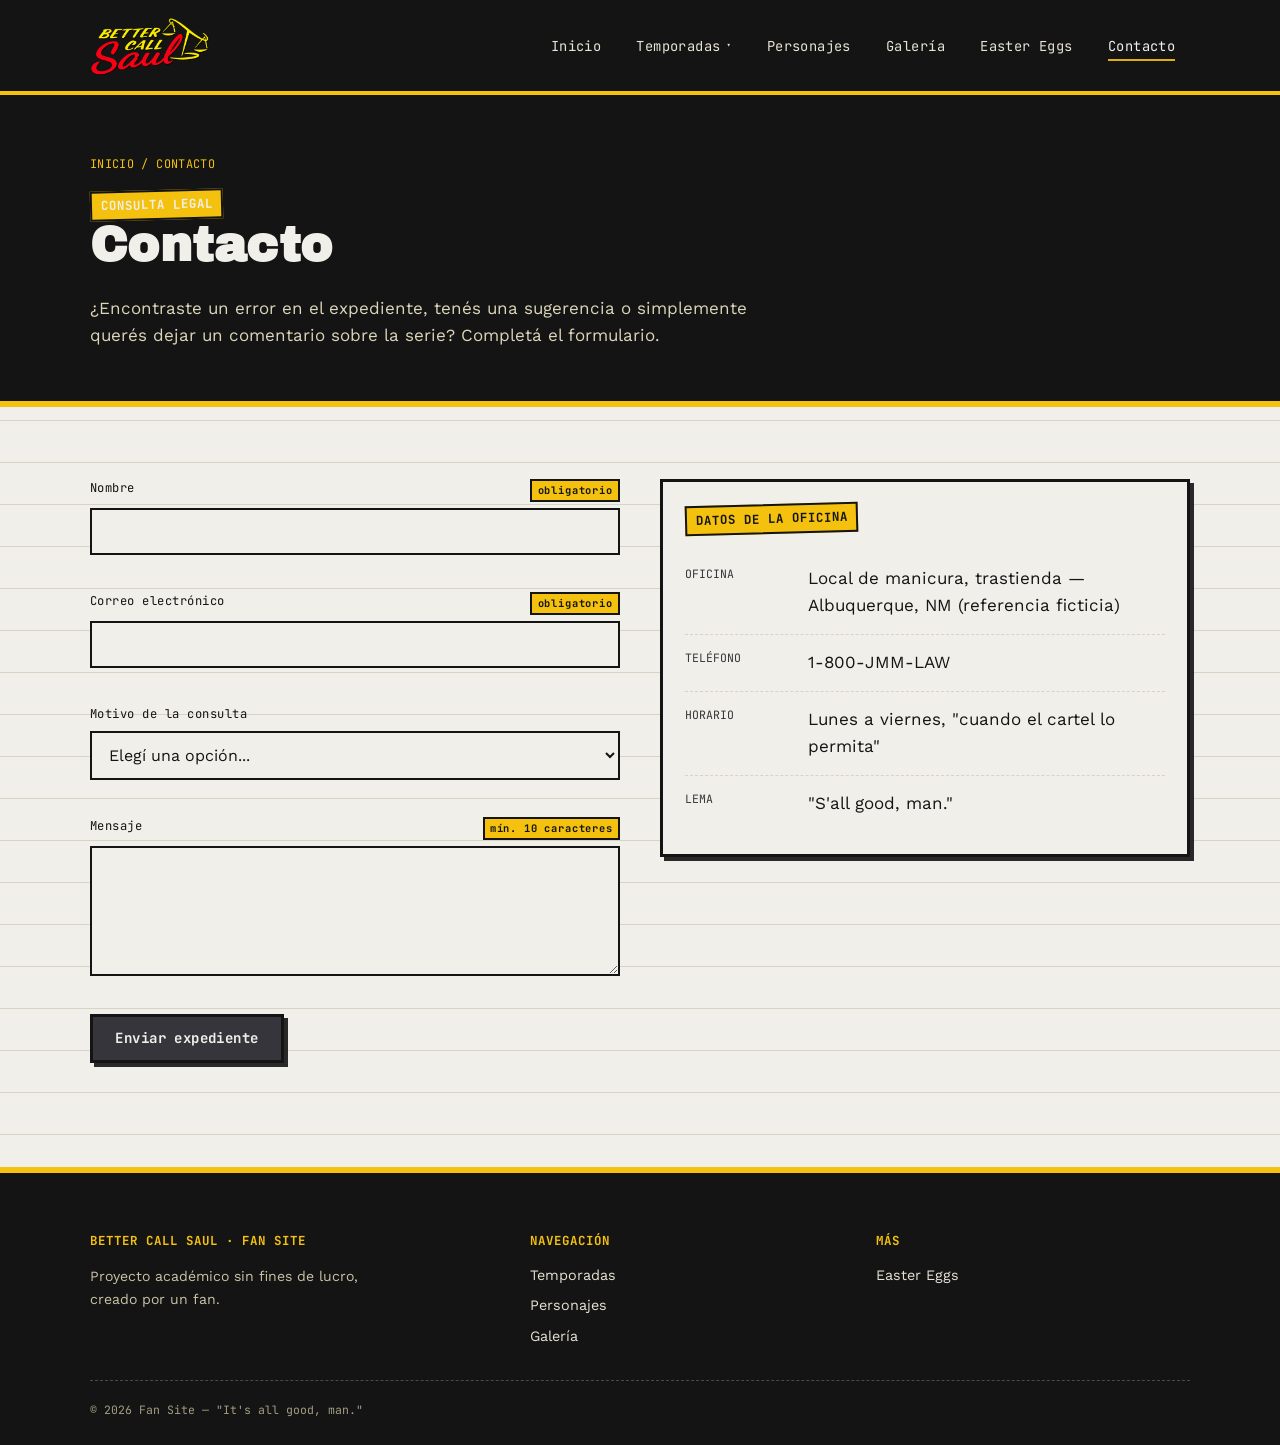
==== contacto.html @ 326e3563 "webpage created" ====
<!DOCTYPE html>
<html lang="es-AR">

<head>
  <meta charset="UTF-8">
  <meta name="viewport" content="width=device-width, initial-scale=1.0">
  <title>Contacto — Better Call Saul Fan Site</title>
  <meta name="description" content="Formulario de contacto del sitio de fans de Better Call Saul.">
  <link rel="canonical" href="https://tu-usuario.github.io/better-call-saul-site/contacto.html">
  <meta property="og:type" content="website">
  <meta property="og:site_name" content="Better Call Saul — Sitio de Fans">
  <meta property="og:locale" content="es_AR">
  <meta property="og:title" content="Contacto — Better Call Saul Fan Site">
  <meta property="og:description" content="Formulario de contacto del sitio de fans de Better Call Saul.">
  <meta property="og:image" content="https://tu-usuario.github.io/better-call-saul-site/imagenes/hero-fondo.jpg">
  <meta property="og:url" content="https://tu-usuario.github.io/better-call-saul-site/contacto.html">
  <meta name="twitter:card" content="summary_large_image">
  <meta name="twitter:title" content="Contacto — Better Call Saul Fan Site">
  <meta name="twitter:description" content="Formulario de contacto del sitio de fans de Better Call Saul.">
  <meta name="twitter:image" content="https://tu-usuario.github.io/better-call-saul-site/imagenes/hero-fondo.jpg">
  <link rel="icon"
    href="data:image/svg+xml,<svg xmlns=%22http://www.w3.org/2000/svg%22 viewBox=%220 0 100 100%22><rect width=%22100%22 height=%22100%22 fill=%22%23141414%22/><text x=%2250%22 y=%2268%22 font-size=%2260%22 text-anchor=%22middle%22 fill=%22%23f4c10f%22 font-family=%22Georgia%22>S</text></svg>">
  <script type="application/ld+json">
{
  "@context": "https://schema.org",
  "@type": "BreadcrumbList",
  "itemListElement": [
    { "@type": "ListItem", "position": 1, "name": "Inicio", "item": "https://tu-usuario.github.io/better-call-saul-site/" },
    { "@type": "ListItem", "position": 2, "name": "Contacto", "item": "https://tu-usuario.github.io/better-call-saul-site/contacto.html" }
  ]
}
</script>
  <link rel="stylesheet" href="css/estilos.css">
</head>

<body>
  <a href="#contenido" class="saltar-enlace">Saltar al contenido</a>

  <header class="encabezado">
    <nav class="nav" aria-label="Navegación principal">
      <a href="index.html" class="marca" aria-label="Better Call Saul — Ir al inicio">
        <img src="imagenes/logo-bcs.png" alt="Better Call Saul" width="320" height="172">
      </a>
      <button class="nav-toggle" aria-label="Abrir menú" aria-expanded="false">
        <span></span>
      </button>
      <ul class="nav-lista">
        <li><a href="index.html" class="nav-link">Inicio</a></li>
        <li class="tiene-submenu">
          <a href="temporadas.html" class="nav-link">Temporadas <span class="caret">▾</span></a>
          <ul class="submenu">
            <li><a href="temporadas.html#temporada-1">Temporada 1 <span class="n">01</span></a></li>
            <li><a href="temporadas.html#temporada-2">Temporada 2 <span class="n">02</span></a></li>
            <li><a href="temporadas.html#temporada-3">Temporada 3 <span class="n">03</span></a></li>
            <li><a href="temporadas.html#temporada-4">Temporada 4 <span class="n">04</span></a></li>
            <li><a href="temporadas.html#temporada-5">Temporada 5 <span class="n">05</span></a></li>
            <li><a href="temporadas.html#temporada-6">Temporada 6 <span class="n">06</span></a></li>
          </ul>
        </li>
        <li><a href="personajes.html" class="nav-link">Personajes</a></li>
        <li><a href="galeria.html" class="nav-link">Galería</a></li>
        <li><a href="easter-eggs.html" class="nav-link">Easter Eggs</a></li>
        <li><a href="contacto.html" class="nav-link">Contacto</a></li>
      </ul>
    </nav>
  </header>

  <main id="contenido">
    <section class="cabecera-pagina">
      <div class="envoltura">
        <p class="migas">INICIO / CONTACTO</p>
        <span class="etiqueta">CONSULTA LEGAL</span>
        <h1>Contacto</h1>
        <p style="color:#dcd6ba; max-width:60ch;">
          ¿Encontraste un error en el expediente, tenés una sugerencia o simplemente
          querés dejar un comentario sobre la serie? Completá el formulario.
        </p>
      </div>
    </section>

    <section class="seccion">
      <div class="envoltura contacto-grid">

        <form class="formulario revelar" novalidate>
          <div class="campo">
            <label for="nombre">Nombre <span class="etiqueta"
                style="transform:none; padding:.1em .5em; font-size:.65rem;">obligatorio</span></label>
            <input type="text" id="nombre" name="nombre" autocomplete="name" required minlength="2">
            <span class="error" data-para="nombre"></span>
          </div>

          <div class="campo">
            <label for="email">Correo electrónico <span class="etiqueta"
                style="transform:none; padding:.1em .5em; font-size:.65rem;">obligatorio</span></label>
            <input type="email" id="email" name="email" autocomplete="email" required>
            <span class="error" data-para="email"></span>
          </div>

          <div class="campo">
            <label for="asunto">Motivo de la consulta</label>
            <select id="asunto" name="asunto" required>
              <option value="" selected disabled>Elegí una opción...</option>
              <option value="error">Reportar un error en el sitio</option>
              <option value="sugerencia">Sugerencia de contenido</option>
              <option value="trivia">Duda sobre algún dato de la serie</option>
              <option value="otro">Otro</option>
            </select>
            <span class="error" data-para="asunto"></span>
          </div>

          <div class="campo">
            <label for="mensaje">Mensaje <span class="etiqueta"
                style="transform:none; padding:.1em .5em; font-size:.65rem;">mín. 10 caracteres</span></label>
            <textarea id="mensaje" name="mensaje" required minlength="10"></textarea>
            <span class="error" data-para="mensaje"></span>
          </div>

          <button type="submit" class="boton petroleo">Enviar expediente</button>
          <div class="aviso-envio" role="status" aria-live="polite"></div>
        </form>

        <aside class="datos-contacto revelar">
          <div class="tarjeta">
            <span class="etiqueta">DATOS DE LA OFICINA</span>
            <div class="datos-contacto" style="margin-top:1rem;">
              <div class="fila"><span class="rotulo">OFICINA</span><span>Local de manicura, trastienda — Albuquerque, NM
                  (referencia ficticia)</span></div>
              <div class="fila"><span class="rotulo">TELÉFONO</span><span>1-800-JMM-LAW</div>
              <div class="fila"><span class="rotulo">HORARIO</span><span>Lunes a viernes, "cuando el cartel lo
                  permita"</span></div>
              <div class="fila"><span class="rotulo">LEMA</span><span>"S'all good, man."</span></div>
            </div>
          </div>
        </aside>

      </div>
    </section>
  </main>

  <footer class="pie-pagina">
    <div class="envoltura">
      <div class="pie-grid">
        <div>
          <h4>BETTER CALL SAUL · FAN SITE</h4>
          <p style="max-width:34ch; font-size:.88rem; color:#c9c3a6;">Proyecto académico sin fines de lucro, creado por
            un fan.</p>
        </div>
        <div>
          <h4>NAVEGACIÓN</h4>
          <ul>
            <li><a href="temporadas.html">Temporadas</a></li>
            <li><a href="personajes.html">Personajes</a></li>
            <li><a href="galeria.html">Galería</a></li>
          </ul>
        </div>
        <div>
          <h4>MÁS</h4>
          <ul>
            <li><a href="easter-eggs.html">Easter Eggs</a></li>
          </ul>
        </div>
      </div>
      <div class="pie-inferior">
        <span>© <span data-anio></span> Fan Site — "It's all good, man."</span>
      </div>
    </div>
  </footer>

  <script src="js/base.js"></script>
</body>

</html>
---- css/estilos.css ----
/* =============================================================
   BETTER CALL SAUL — sitio de fans
   Sistema de diseño: "Expediente del bufete"
   Paleta (inspirada en el póster oficial: amarillo, rojo, gris oscuro):
     --tinta      #141414  (negro casi puro, "tinta de máquina de escribir")
     --papel      #f1efe9  (fondo claro neutro, tipo hoja de expediente)
     --mostaza    #f4c10f  (amarillo cartel / logo de la serie)
     --petroleo   #35353b  (gris oscuro / carbón — reemplaza al verde-azulado)
     --rojo-sello #e2231a  (rojo vivo del logo, sello "URGENTE")
     --gris-linea #d8d3c4  (líneas y bordes suaves sobre el papel)
   Tipografía:
     Titulares -> "Archivo Black" (condensada, contundente, letrero de tribunal)
     Cuerpo    -> "Work Sans" (limpia, legible)
     Etiquetas -> "JetBrains Mono" (ficha de expediente / máquina de escribir)
   ============================================================= */

@import url('https://fonts.googleapis.com/css2?family=Archivo+Black&family=Work+Sans:ital,wght@0,400;0,500;0,600;0,700;1,400&family=JetBrains+Mono:wght@400;600;700&display=swap');

:root {
  --tinta: #141414;
  --papel: #f1efe9;
  --papel-alt: #e6e2d4;
  --mostaza: #f4c10f;
  --mostaza-oscuro: #caa10784;
  --petroleo: #35353b;
  --rojo-sello: #e2231a;
  --gris-linea: #d8d3c4;
  --sombra-dura: 6px 6px 0 rgba(20, 20, 20, 0.9);
  --sombra-dura-sm: 4px 4px 0 rgba(20, 20, 20, 0.9);
  --radio: 2px;
  --max-ancho: 1180px;
  --font-titular: 'Archivo Black', 'Poppins', sans-serif;
  --font-cuerpo: 'Work Sans', sans-serif;
  --font-mono: 'JetBrains Mono', monospace;
}

/* -------------------- Reset básico -------------------- */
*,
*::before,
*::after {
  box-sizing: border-box;
}

html {
  scroll-behavior: smooth;
}

body {
  margin: 0;
  background-color: var(--papel);
  color: var(--tinta);
  font-family: var(--font-cuerpo);
  font-size: 17px;
  line-height: 1.6;
  background-image:
    linear-gradient(var(--gris-linea) 1px, transparent 1px);
  background-size: 100% 42px;
}

img {
  max-width: 100%;
  height: auto;
  display: block;
}

a {
  color: inherit;
  text-decoration: none;
}

ul {
  list-style: none;
  margin: 0;
  padding: 0;
}

h1,
h2,
h3 {
  font-family: var(--font-titular);
  line-height: 1.05;
  margin: 0 0 .5em;
  letter-spacing: .01em;
}

p {
  max-width: 68ch;
}

button {
  font-family: inherit;
  cursor: pointer;
}

/* -------------------- Accesibilidad: saltar al contenido -------------------- */
.saltar-enlace {
  position: absolute;
  left: -999px;
  top: auto;
  width: 1px;
  height: 1px;
  overflow: hidden;
  z-index: 999;
}

.saltar-enlace:focus {
  position: fixed;
  left: 1rem;
  top: 1rem;
  width: auto;
  height: auto;
  background: var(--mostaza);
  color: var(--tinta);
  padding: .7rem 1.1rem;
  font-family: var(--font-mono);
  font-weight: 700;
  border: 3px solid var(--tinta);
  box-shadow: var(--sombra-dura-sm);
}

.envoltura {
  max-width: var(--max-ancho);
  margin: 0 auto;
  padding: 0 clamp(1.1rem, 4vw, 2.5rem);
}

/* Respeta reduced motion */
@media (prefers-reduced-motion: reduce) {

  *,
  *::before,
  *::after {
    animation-duration: .001ms !important;
    animation-iteration-count: 1 !important;
    transition-duration: .001ms !important;
    scroll-behavior: auto !important;
  }
}

/* -------------------- Foco visible -------------------- */
a:focus-visible,
button:focus-visible,
input:focus-visible,
textarea:focus-visible,
select:focus-visible {
  outline: 3px solid var(--petroleo);
  outline-offset: 3px;
}

/* -------------------- Etiqueta / sello reutilizable -------------------- */
.etiqueta {
  display: inline-block;
  font-family: var(--font-mono);
  font-weight: 700;
  font-size: .78rem;
  letter-spacing: .08em;
  padding: .25em .7em;
  border: 2px solid var(--tinta);
  background: var(--mostaza);
  transform: rotate(-1.5deg);
}

.sello {
  position: relative;
  display: inline-block;
  font-family: var(--font-mono);
  font-weight: 700;
  color: var(--rojo-sello);
  border: 3px solid var(--rojo-sello);
  padding: .15em .6em;
  border-radius: 999px;
  transform: rotate(-6deg);
  letter-spacing: .06em;
  font-size: .8rem;
  opacity: .9;
}

/* =============================================================
   BARRA DE NAVEGACIÓN — pestañas de carpeta
   ============================================================= */
.encabezado {
  position: sticky;
  top: 0;
  z-index: 200;
  background: var(--tinta);
  border-bottom: 4px solid var(--mostaza);
  transition: background-color .3s ease, border-color .3s ease;
}

/* Home: el menú flota sobre el hero, transparente y sin franja amarilla,
   hasta que se hace scroll (JS agrega .scrolleado y vuelve al estilo normal). */
.encabezado--hero {
  position: fixed;
  top: 0;
  left: 0;
  right: 0;
  background-color: transparent;
  border-bottom-color: transparent;
}

.encabezado--hero::before {
  /* degradado sutil para que se lean los links */
  content: '';
  position: absolute;
  inset: 0 0 -24px 0;
  background: linear-gradient(180deg, rgba(20, 20, 20, .65), rgba(20, 20, 20, 0));
  transition: opacity .3s ease;
  pointer-events: none;
}

.encabezado--hero.scrolleado {
  background-color: var(--tinta);
  border-bottom-color: var(--mostaza);
}

.encabezado--hero.scrolleado::before {
  opacity: 0;
}

.encabezado--hero:has(.nav-lista.abierta) {
  /* menú móvil abierto: fondo sólido */
  background-color: var(--tinta);
}

.nav {
  display: flex;
  align-items: center;
  justify-content: space-between;
  padding: .85rem clamp(1.1rem, 4vw, 2.5rem);
  max-width: var(--max-ancho);
  margin: 0 auto;
  position: relative;
}

.marca {
  display: flex;
  align-items: center;
  flex-shrink: 0;
  user-select: none;
}

.marca img {
  height: clamp(46px, 6.5vw, 64px);
  /* el logo se adapta al alto del menú */
  width: auto;
}

.nav-toggle {
  display: none;
  background: none;
  border: 2px solid var(--mostaza);
  color: var(--mostaza);
  width: 44px;
  height: 40px;
  padding: 0;
  position: relative;
}

.nav-toggle span,
.nav-toggle span::before,
.nav-toggle span::after {
  content: '';
  position: absolute;
  left: 10px;
  right: 10px;
  height: 2px;
  background: var(--mostaza);
  transition: transform .25s ease, opacity .25s ease, top .25s ease;
}

.nav-toggle span {
  top: 19px;
}

.nav-toggle span::before {
  top: -8px;
}

.nav-toggle span::after {
  top: 8px;
}

.nav-toggle[aria-expanded="true"] span {
  background: transparent;
}

.nav-toggle[aria-expanded="true"] span::before {
  top: 0;
  transform: rotate(45deg);
}

.nav-toggle[aria-expanded="true"] span::after {
  top: 0;
  transform: rotate(-45deg);
}

.nav-lista {
  display: flex;
  align-items: center;
  gap: .35rem;
  font-family: var(--font-mono);
  font-size: .86rem;
  letter-spacing: .03em;
}

.nav-lista>li {
  position: relative;
}

.nav-link {
  display: inline-flex;
  align-items: center;
  gap: .35rem;
  padding: .55rem .8rem;
  color: var(--papel-alt);
  border: 2px solid transparent;
  transition: background .2s ease, color .2s ease, border-color .2s ease;
}

.nav-link:hover,
.nav-link:focus-visible {
  color: var(--tinta);
  background: var(--mostaza);
  border-color: var(--tinta);
}

.nav-lista>li.activa>.nav-link {
  color: var(--papel);
}

/* Sección actual: línea sutil debajo del texto (sin fondo ni contorno) */
.nav-lista>li>.nav-link {
  position: relative;
}

.nav-lista>li>.nav-link::after {
  content: '';
  position: absolute;
  left: .8rem;
  right: .8rem;
  bottom: .3rem;
  height: 2px;
  background: var(--mostaza);
  opacity: .9;
  transform: scaleX(0);
  transition: transform .25s ease;
}

.nav-lista>li.activa>.nav-link::after {
  transform: scaleX(1);
}

.caret {
  font-size: .65em;
  transition: transform .2s ease;
}

/* --- submenú desplegable (Temporadas) --- */
.tiene-submenu>.submenu {
  position: absolute;
  top: calc(100% + 10px);
  left: 0;
  min-width: 240px;
  background: var(--papel);
  border: 3px solid var(--tinta);
  box-shadow: var(--sombra-dura);
  padding: .4rem;
  opacity: 0;
  visibility: hidden;
  transform: translateY(-8px);
  /* al salir, espera un instante antes de ocultarse (tolera movimientos en diagonal) */
  transition: opacity .2s ease .15s, transform .2s ease .15s, visibility .2s .15s;
  z-index: 50;
}

/* puente invisible que cubre el espacio entre el link y el menú para que no se cierre al bajar el mouse */
.tiene-submenu>.submenu::before {
  content: '';
  position: absolute;
  left: -3px;
  right: -3px;
  top: -16px;
  height: 16px;
}

.tiene-submenu:hover>.submenu,
.tiene-submenu:focus-within>.submenu,
.tiene-submenu.abierto>.submenu {
  opacity: 1;
  visibility: visible;
  transform: translateY(0);
  transition-delay: 0s;
}

.tiene-submenu:hover>.nav-link .caret,
.tiene-submenu:focus-within>.nav-link .caret,
.tiene-submenu.abierto>.nav-link .caret {
  transform: rotate(180deg);
}

.submenu li+li {
  border-top: 1px dashed var(--gris-linea);
}

.submenu a {
  display: flex;
  justify-content: space-between;
  gap: .5rem;
  padding: .55rem .6rem;
  color: var(--tinta);
  font-size: .82rem;
}

.submenu a:hover,
.submenu a:focus-visible {
  background: var(--mostaza);
}

.submenu .n {
  font-family: var(--font-mono);
  opacity: .55;
}

.submenu li.activa>a {
  font-weight: 700;
  box-shadow: inset 3px 0 0 var(--mostaza);
}

/* =============================================================
   BOTONES
   ============================================================= */
.boton {
  display: inline-flex;
  align-items: center;
  gap: .5rem;
  font-family: var(--font-mono);
  font-weight: 700;
  font-size: .88rem;
  letter-spacing: .03em;
  padding: .8rem 1.4rem;
  border: 3px solid var(--tinta);
  background: var(--mostaza);
  color: var(--tinta);
  box-shadow: var(--sombra-dura-sm);
  transition: transform .15s ease, box-shadow .15s ease, background .15s ease;
}

.boton:hover,
.boton:focus-visible {
  transform: translate(2px, 2px);
  box-shadow: 2px 2px 0 rgba(20, 20, 20, .9);
}

.boton:active {
  transform: translate(4px, 4px);
  box-shadow: none;
}

.boton.fantasma {
  background: transparent;
  color: var(--papel);
  border-color: var(--papel);
  box-shadow: none;
}

.boton.fantasma:hover {
  background: var(--papel);
  color: var(--tinta);
}

.boton.petroleo {
  background: var(--petroleo);
  color: var(--papel);
}

/* =============================================================
   HERO (portada)
   ============================================================= */
.hero {
  /* La imagen de fondo debe ser 16:9 (ideal 1920×1080). El alto mínimo del hero
     sigue esa proporción (56.25vw = 16:9), así `cover` casi no recorta y se ve la
     imagen completa. En monitores muy grandes se limita para que entre en pantalla,
     y si el texto necesita más alto, el hero crece solo (nunca corta contenido).
     El menú flota sobre el hero, por eso ocupa toda la altura desde el borde superior. */
  background: var(--tinta) url('../imagenes/hero-fondo.jpg') center / cover no-repeat;
  min-height: min(56.25vw, max(100svh, 700px));
  padding-top: 5.5rem;
  /* espacio para el menú que flota encima */
  display: flex;
  align-items: center;
  color: var(--papel);
  position: relative;
  overflow: hidden;
}

.hero::before {
  /* Velo suave: oscurece solo el lado izquierdo (donde va el texto) y deja
     el resto de la imagen bien visible. */
  content: '';
  position: absolute;
  inset: 0;
  background-image: linear-gradient(90deg, rgba(20, 20, 20, .88) 0%, rgba(20, 20, 20, .7) 35%, rgba(20, 20, 20, .18) 68%, rgba(20, 20, 20, 0) 100%),
    linear-gradient(180deg, rgba(20, 20, 20, .35) 0%, rgba(20, 20, 20, 0) 28%, rgba(20, 20, 20, 0) 78%, rgba(20, 20, 20, .45) 100%);
  pointer-events: none;
}

.hero h1 .titulo-serie {
  color: var(--papel);
}

.hero-contenido {
  position: relative;
  padding: clamp(1.5rem, 3vw, 2.5rem) clamp(1.1rem, 4vw, 2.5rem);
  display: grid;
  gap: 1.1rem;
  max-width: 700px;
  /* alineado a la izquierda, con el mismo borde que el menú */
  margin: 0 auto 0 max(0px, calc((100% - var(--max-ancho)) / 2));
}

.hero .etiqueta {
  align-self: start;
}

.hero h1 {
  font-size: clamp(2.4rem, 7vw, 4.8rem);
  color: var(--papel);
}

.hero-eslogan {
  font-family: var(--font-titular);
  font-size: clamp(1.3rem, 3.2vw, 1.9rem);
  margin: 0;
  display: grid;
  gap: .3rem;
}

.hero-eslogan .resaltado {
  color: var(--mostaza);
  display: block;
}

.letrero {
  display: inline-block;
  border: 3px solid var(--mostaza);
  padding: .1em .3em;
}

.letrero.parpadeo {
  animation: parpadeoNeon 3.4s infinite;
}

@keyframes parpadeoNeon {

  0%,
  3%,
  6%,
  100% {
    opacity: 1;
    text-shadow: 0 0 14px rgba(244, 193, 15, .9), 0 0 2px rgba(244, 193, 15, 1);
  }

  4% {
    opacity: .35;
    text-shadow: none;
  }

  7% {
    opacity: .75;
  }
}

.hero p.dek {
  color: var(--papel-alt);
  font-size: 1.08rem;
  max-width: 48ch;
}

.hero-cta {
  display: flex;
  gap: .9rem;
  flex-wrap: wrap;
  margin-top: .4rem;
}

.hero-linea-estado {
  font-family: var(--font-mono);
  font-size: .78rem;
  color: var(--mostaza);
  border-top: 1px dashed rgba(244, 193, 15, .5);
  padding-top: .8rem;
  margin-top: .6rem;
  letter-spacing: .04em;
}

/* =============================================================
   SECCIONES GENERALES
   ============================================================= */
.seccion {
  padding: clamp(2.6rem, 6vw, 4.5rem) 0;
}

.seccion+.seccion {
  border-top: 1px dashed var(--gris-linea);
}

.seccion-cabecera {
  max-width: 620px;
  margin-bottom: 2.2rem;
}

.seccion-cabecera h2 {
  font-size: clamp(1.7rem, 4vw, 2.5rem);
}

.seccion-cabecera p {
  color: #4a4531;
}

.seccion.oscura {
  background: var(--tinta);
  color: var(--papel);
}

.seccion.oscura .seccion-cabecera p {
  color: var(--papel-alt);
}

.seccion.petroleo-bg {
  background: var(--petroleo);
  color: var(--papel);
}

/* Tarjetas de "expediente" reutilizables */
.tarjeta {
  background: var(--papel);
  border: 3px solid var(--tinta);
  box-shadow: var(--sombra-dura-sm);
  padding: 1.4rem;
}

/* -------------------- Grid de vista previa de temporadas (home) -------------------- */
.grid-temporadas-mini {
  display: grid;
  grid-template-columns: repeat(auto-fill, minmax(150px, 1fr));
  gap: 1rem;
}

.mini-temporada {
  position: relative;
  margin: 0;
  /* <figure> trae 40px de margen por defecto */
  background: var(--tinta);
  aspect-ratio: 4/5;
  border: 3px solid var(--tinta);
  overflow: hidden;
  box-shadow: var(--sombra-dura-sm);
  transition: transform .2s ease;
}

.mini-temporada:hover,
.mini-temporada:focus-within {
  transform: translateY(-6px) rotate(-1deg);
}

.mini-temporada img {
  width: 100%;
  height: 100%;
  object-fit: cover;
  object-position: var(--foco, center);
}

.mini-temporada figcaption {
  position: absolute;
  left: 0;
  right: 0;
  bottom: 0;
  background: rgba(20, 20, 20, .82);
  color: var(--papel);
  font-family: var(--font-mono);
  font-size: .72rem;
  line-height: 1.4;
  padding: 0 .5rem;
  text-align: center;
  letter-spacing: .04em;
  /* Altura fija para 2 líneas: los títulos cortos y largos quedan con la
     misma barra, y el texto se centra verticalmente dentro de ella */
  height: 3.4em;
  display: flex;
  align-items: center;
  justify-content: center;
  text-wrap: balance;
}

/* -------------------- Barra de estadísticas -------------------- */
.estadisticas {
  display: grid;
  grid-template-columns: repeat(auto-fit, minmax(150px, 1fr));
  border: 3px solid var(--tinta);
}

.estadistica {
  padding: 1.3rem 1rem;
  text-align: center;
  border-left: 1px dashed var(--gris-linea);
  /* permite dimensionar el número según el ancho real de cada columna */
  container-type: inline-size;
}

.estadistica:first-child {
  border-left: none;
}

.estadistica .num {
  font-family: var(--font-titular);
  /* Tamaño máximo 2.6rem; si la columna es angosta, se achica lo justo para que
     "2015–2022" entre en una sola línea. Todos los números comparten tamaño. */
  font-size: min(2.6rem, calc(100cqi / 6.2));
  line-height: 1.2;
  white-space: nowrap;
  color: var(--petroleo);
  display: block;
}

.estadistica .desc {
  font-family: var(--font-mono);
  font-size: .74rem;
  letter-spacing: .04em;
}

/* =============================================================
   TEMPORADAS.HTML
   ============================================================= */
.temporada-bloque {
  /* cada temporada es una caja clickeable que lleva a su página */
  scroll-margin-top: 5.2rem;
  display: grid;
  grid-template-columns: 240px 1fr;
  gap: 2rem;
  padding: 1.6rem;
  margin-bottom: 1.8rem;
  align-items: start;
  background: var(--papel);
  border: 3px solid var(--tinta);
  box-shadow: var(--sombra-dura-sm);
  color: inherit;
  transition: transform .2s ease, box-shadow .2s ease;
}

.temporada-bloque:hover,
.temporada-bloque:focus-visible {
  transform: translateY(-4px);
  box-shadow: 8px 8px 0 rgba(20, 20, 20, 0.9);
}

.temporada-bloque:focus-visible {
  outline: 3px solid var(--mostaza);
  outline-offset: 3px;
}

.temporada-info p {
  margin-bottom: 1rem;
}

.ver-mas {
  display: inline-block;
  font-family: var(--font-mono);
  font-weight: 700;
  font-size: .8rem;
  letter-spacing: .05em;
  padding: .45rem .9rem;
  background: var(--tinta);
  color: var(--mostaza);
  transition: background .2s ease, color .2s ease;
}

.ver-mas span {
  display: inline-block;
  transition: transform .2s ease;
}

.temporada-bloque:hover .ver-mas,
.temporada-bloque:focus-visible .ver-mas {
  background: var(--mostaza);
  color: var(--tinta);
}

.temporada-bloque:hover .ver-mas span,
.temporada-bloque:focus-visible .ver-mas span {
  transform: translateX(4px);
}

.temporada-bloque .marco-poster {
  width: 100%;
  aspect-ratio: 4/5;
  /* cualquier foto se recorta a 4:5 sin deformarse */
  object-fit: cover;
  object-position: var(--foco, center);
  background: var(--tinta);
  border: 4px solid var(--tinta);
  box-shadow: var(--sombra-dura);
  transform: rotate(-1.4deg);
  transition: transform .25s ease;
}

.temporada-bloque:nth-child(even) .marco-poster {
  transform: rotate(1.4deg);
}

.temporada-bloque:hover .marco-poster,
.temporada-bloque:focus-visible .marco-poster {
  transform: rotate(0deg) scale(1.02);
}

.temporada-info .etiqueta {
  margin-bottom: .8rem;
}

.temporada-info h2 {
  font-size: clamp(1.5rem, 3.4vw, 2.1rem);
}

.temporada-info .meta {
  font-family: var(--font-mono);
  font-size: .8rem;
  color: var(--petroleo);
  margin-bottom: .8rem;
  display: flex;
  gap: 1.1rem;
  flex-wrap: wrap;
}

/* =============================================================
   TEMPORADA-N.HTML — resumen individual de cada temporada
   ============================================================= */
.migas a:hover,
.migas a:focus-visible {
  text-decoration: underline;
}

.datos-temporada {
  display: flex;
  flex-wrap: wrap;
  gap: .4rem 1.3rem;
  margin: 1rem 0 0;
  font-family: var(--font-mono);
  font-size: .8rem;
  letter-spacing: .05em;
  color: var(--papel-alt);
}

.temporada-detalle {
  display: grid;
  grid-template-columns: minmax(240px, 380px) 1fr;
  gap: clamp(1.8rem, 5vw, 3.6rem);
  align-items: start;
}

.poster-grande {
  margin: 0;
  position: sticky;
  top: 6.5rem;
}

.poster-grande img {
  width: 100%;
  aspect-ratio: 4/5;
  /* cualquier foto se recorta a 4:5 sin deformarse */
  object-fit: cover;
  object-position: var(--foco, center);
  background: var(--tinta);
  border: 4px solid var(--tinta);
  box-shadow: var(--sombra-dura);
  transform: rotate(-1.2deg);
}

.poster-grande figcaption {
  margin-top: 1.1rem;
  font-family: var(--font-mono);
  font-size: .78rem;
  letter-spacing: .05em;
  color: var(--petroleo);
  text-align: center;
}

.temporada-texto h2 {
  font-size: clamp(1.6rem, 3.6vw, 2.2rem);
}

.temporada-texto h3 {
  font-size: 1.15rem;
  margin: 2rem 0 .8rem;
  padding-top: 1rem;
  border-top: 1px dashed var(--gris-linea);
}

.temporada-texto p {
  max-width: 62ch;
}

.temporada-texto .entradilla {
  font-size: 1.12rem;
}

.claves {
  display: grid;
  gap: .7rem;
  max-width: 62ch;
}

.claves li {
  position: relative;
  padding-left: 1.5rem;
}

.claves li::before {
  content: '';
  position: absolute;
  left: 0;
  top: .55em;
  width: .7rem;
  height: .7rem;
  background: var(--mostaza);
  border: 2px solid var(--tinta);
}

.chips-personajes {
  display: flex;
  flex-wrap: wrap;
  gap: .6rem;
}

.chips-personajes a {
  display: inline-block;
  font-family: var(--font-mono);
  font-size: .8rem;
  font-weight: 700;
  padding: .4rem .8rem;
  border: 2px solid var(--tinta);
  background: var(--papel);
  transition: background .2s ease;
}

.chips-personajes a:hover,
.chips-personajes a:focus-visible {
  background: var(--mostaza);
}

.nav-temporadas {
  display: grid;
  grid-template-columns: repeat(3, 1fr);
  gap: 1.2rem;
  margin-top: clamp(2.6rem, 6vw, 4rem);
}

.caja-enlace {
  display: flex;
  flex-direction: column;
  gap: .3rem;
  padding: 1rem 1.2rem;
  border: 3px solid var(--tinta);
  background: var(--papel);
  box-shadow: var(--sombra-dura-sm);
  transition: transform .2s ease, background .2s ease;
}

.caja-enlace:hover,
.caja-enlace:focus-visible {
  transform: translateY(-3px);
  background: var(--mostaza);
}

.caja-enlace .dir {
  font-family: var(--font-mono);
  font-size: .72rem;
  letter-spacing: .06em;
  color: var(--petroleo);
}

.caja-enlace strong {
  font-family: var(--font-titular);
  font-weight: 400;
  font-size: 1.05rem;
  line-height: 1.15;
}

.caja-enlace.der,
.caja-enlace.centro {
  text-align: right;
}

.caja-enlace.centro {
  text-align: center;
}

/* =============================================================
   PERSONAJES.HTML — fichas tipo expediente / mugshot
   ============================================================= */
.grid-personajes {
  display: grid;
  grid-template-columns: repeat(auto-fill, minmax(230px, 1fr));
  gap: 1.6rem;
}

.ficha {
  perspective: 1200px;
  height: 340px;
}

.ficha-interior {
  position: relative;
  width: 100%;
  height: 100%;
  transition: transform .6s cubic-bezier(.2, .8, .2, 1);
  transform-style: preserve-3d;
}

.ficha:hover .ficha-interior,
.ficha:focus-within .ficha-interior {
  transform: rotateY(180deg);
}

.ficha-cara {
  position: absolute;
  inset: 0;
  backface-visibility: hidden;
  border: 3px solid var(--tinta);
  background: var(--papel);
  box-shadow: var(--sombra-dura-sm);
  padding: 1.1rem;
  display: flex;
  flex-direction: column;
}

.ficha-avatar {
  width: 84px;
  height: 84px;
  border-radius: 50%;
  display: flex;
  align-items: center;
  justify-content: center;
  font-family: var(--font-titular);
  font-size: 1.6rem;
  color: var(--papel);
  border: 3px solid var(--tinta);
  margin-bottom: .8rem;
}

.ficha-foto {
  width: 96px;
  height: 120px;
  flex-shrink: 0;
  object-fit: cover;
  object-position: var(--foco, center 20%);
  /* prioriza el rostro */
  background: var(--tinta);
  border: 3px solid var(--tinta);
  margin-bottom: .8rem;
}

.ficha-cara .franja {
  margin-top: auto;
  font-family: var(--font-mono);
  font-size: .68rem;
  color: var(--rojo-sello);
  border-top: 1px dashed var(--gris-linea);
  padding-top: .5rem;
}

.ficha-trasera {
  position: absolute;
  inset: 0;
  backface-visibility: hidden;
  transform: rotateY(180deg);
  border: 3px solid var(--tinta);
  background: var(--tinta);
  color: var(--papel);
  padding: 1.1rem;
  display: flex;
  flex-direction: column;
  overflow-y: auto;
}

.ficha-trasera h3 {
  color: var(--mostaza);
  font-size: 1.05rem;
}

.ficha-trasera p {
  font-size: .86rem;
  color: var(--papel-alt);
}

.ficha-trasera .alias {
  font-family: var(--font-mono);
  font-size: .72rem;
  color: var(--mostaza);
  margin-bottom: .5rem;
}

.ficha-hint {
  font-family: var(--font-mono);
  font-size: .64rem;
  text-align: center;
  color: #7a765c;
  margin-top: .6rem;
}

/* =============================================================
   GALERÍA.HTML
   ============================================================= */
.filtros-galeria {
  display: flex;
  gap: .6rem;
  flex-wrap: wrap;
  margin-bottom: 1.8rem;
}

.filtro-btn {
  font-family: var(--font-mono);
  font-size: .78rem;
  font-weight: 700;
  padding: .5rem 1rem;
  border: 2px solid var(--tinta);
  background: var(--papel);
  letter-spacing: .03em;
}

.filtro-btn.activo,
.filtro-btn:hover,
.filtro-btn:focus-visible {
  background: var(--tinta);
  color: var(--mostaza);
}

.grid-galeria {
  display: grid;
  grid-template-columns: repeat(auto-fill, minmax(220px, 1fr));
  gap: 1.3rem;
}

.item-galeria {
  margin: 0;
  /* <figure> trae 40px de margen por defecto */
  border: 3px solid var(--tinta);
  background: var(--papel);
  box-shadow: var(--sombra-dura-sm);
  overflow: hidden;
  cursor: zoom-in;
  transition: transform .35s cubic-bezier(.2, .8, .2, 1), opacity .35s ease;
}

.item-galeria:hover {
  transform: translateY(-4px);
}

.item-galeria img {
  width: 100%;
  height: auto;
  aspect-ratio: 4/5;
  object-fit: cover;
  object-position: var(--foco, center);
  background: var(--tinta);
  transition: transform .5s ease;
}

.item-galeria:hover img {
  transform: scale(1.06);
}

.item-galeria .pie {
  display: flex;
  justify-content: space-between;
  font-family: var(--font-mono);
  font-size: .68rem;
  padding: .5rem .6rem;
  border-top: 2px solid var(--tinta);
}

.item-galeria.oculto {
  display: none;
}

/* --- Lightbox --- */
.lightbox {
  position: fixed;
  inset: 0;
  background: rgba(10, 10, 10, .92);
  display: flex;
  align-items: center;
  justify-content: center;
  z-index: 500;
  opacity: 0;
  visibility: hidden;
  transition: opacity .25s ease, visibility .25s;
  padding: 2rem;
}

.lightbox.activo {
  opacity: 1;
  visibility: visible;
}

.lightbox-caja {
  max-width: min(720px, 90vw);
  text-align: center;
  position: relative;
}

.lightbox-caja img {
  width: auto;
  max-height: 72vh;
  object-fit: contain;
  /* en el visor se ve la foto entera, sin recortar */
  margin: 0 auto;
  border: 4px solid var(--mostaza);
  box-shadow: 0 20px 60px rgba(0, 0, 0, .5);
}

.lightbox-pie {
  color: var(--papel);
  font-family: var(--font-mono);
  margin-top: 1rem;
  font-size: .82rem;
}

.lightbox-cerrar,
.lightbox-prev,
.lightbox-next {
  position: absolute;
  background: var(--mostaza);
  border: 2px solid var(--tinta);
  color: var(--tinta);
  font-family: var(--font-mono);
  font-weight: 700;
  width: 42px;
  height: 42px;
  display: flex;
  align-items: center;
  justify-content: center;
}

.lightbox-cerrar {
  top: -3.2rem;
  right: 0;
}

.lightbox-prev {
  top: 50%;
  left: -1.2rem;
  transform: translate(-100%, -50%);
}

.lightbox-next {
  top: 50%;
  right: -1.2rem;
  transform: translate(100%, -50%);
}

@media (max-width: 640px) {
  .lightbox-prev {
    left: 0;
    transform: translateY(-50%);
  }

  .lightbox-next {
    right: 0;
    transform: translateY(-50%);
  }
}

/* =============================================================
   CONTACTO.HTML
   ============================================================= */
.contacto-grid {
  display: grid;
  grid-template-columns: 1fr 1fr;
  gap: 2.5rem;
  align-items: start;
}

.formulario .campo {
  margin-bottom: 1.2rem;
  display: flex;
  flex-direction: column;
  gap: .4rem;
}

.formulario label {
  font-family: var(--font-mono);
  font-size: .76rem;
  letter-spacing: .04em;
  display: flex;
  justify-content: space-between;
}

.formulario input,
.formulario textarea,
.formulario select {
  font-family: var(--font-cuerpo);
  font-size: 1rem;
  padding: .75rem .8rem;
  border: 2px solid var(--tinta);
  background: var(--papel);
  color: var(--tinta);
}

.formulario input:focus,
.formulario textarea:focus,
.formulario select:focus {
  border-color: var(--petroleo);
}

.formulario textarea {
  resize: vertical;
  min-height: 130px;
}

.formulario .error {
  font-family: var(--font-mono);
  font-size: .72rem;
  color: var(--rojo-sello);
  min-height: 1em;
}

.formulario input.invalido,
.formulario textarea.invalido {
  border-color: var(--rojo-sello);
}

.formulario input.valido,
.formulario textarea.valido {
  border-color: #2f7a3a;
}

.aviso-envio {
  border: 3px solid var(--tinta);
  background: var(--petroleo);
  color: var(--papel);
  padding: 1rem 1.2rem;
  font-family: var(--font-mono);
  font-size: .85rem;
  margin-top: 1rem;
  display: none;
}

.aviso-envio.mostrar {
  display: block;
  animation: entrarAviso .35s ease;
}

@keyframes entrarAviso {
  from {
    opacity: 0;
    transform: translateY(-8px);
  }

  to {
    opacity: 1;
    transform: translateY(0);
  }
}

.datos-contacto .fila {
  display: flex;
  gap: .8rem;
  padding: .9rem 0;
  border-top: 1px dashed var(--gris-linea);
}

.datos-contacto .fila:first-child {
  border-top: none;
}

.datos-contacto .fila .rotulo {
  font-family: var(--font-mono);
  font-size: .72rem;
  color: var(--petroleo);
  min-width: 110px;
}

/* =============================================================
   EASTER-EGGS.HTML
   ============================================================= */
.grid-huevos {
  display: grid;
  grid-template-columns: repeat(auto-fit, minmax(280px, 1fr));
  gap: 1.6rem;
}

.huevo {
  border: 3px dashed var(--tinta);
  padding: 1.4rem;
  background: var(--papel);
  position: relative;
}

.huevo h3 {
  font-size: 1.15rem;
  display: flex;
  align-items: center;
  gap: .5rem;
}

/* Quiz */
.quiz-pregunta {
  margin-bottom: 1.2rem;
}

.quiz-opciones {
  display: grid;
  gap: .5rem;
  margin-top: .6rem;
}

.quiz-opcion {
  text-align: left;
  border: 2px solid var(--tinta);
  background: var(--papel);
  padding: .6rem .8rem;
  font-family: var(--font-cuerpo);
}

.quiz-opcion:hover {
  background: var(--mostaza-oscuro);
}

.quiz-opcion.correcta {
  background: #2f7a3a;
  color: var(--papel);
  border-color: #1c4f24;
}

.quiz-opcion.incorrecta {
  background: var(--rojo-sello);
  color: var(--papel);
  border-color: #6e1219;
}

.quiz-resultado {
  font-family: var(--font-mono);
  margin-top: .8rem;
  min-height: 1.2em;
}

.quiz-progreso {
  font-family: var(--font-mono);
  font-size: .74rem;
  color: var(--petroleo);
  margin-bottom: .3rem;
}

/* Generador de alias */
.alias-caja {
  margin-top: 1rem;
  border: 3px solid var(--tinta);
  background: var(--tinta);
  color: var(--mostaza);
  padding: 1.1rem;
  font-family: var(--font-titular);
  font-size: 1.3rem;
  text-align: center;
  min-height: 2.4em;
  display: flex;
  align-items: center;
  justify-content: center;
}

/* Timbre secreto */
.timbre-boton {
  width: 100%;
  padding: 1.4rem;
  border: 3px solid var(--tinta);
  background: var(--mostaza);
  font-family: var(--font-titular);
  font-size: 1.1rem;
  transition: transform .1s ease;
}

.timbre-boton:active {
  transform: scale(.97);
}

.timbre-contador {
  font-family: var(--font-mono);
  font-size: .76rem;
  margin-top: .6rem;
}

.timbre-mensaje {
  margin-top: .8rem;
  font-family: var(--font-mono);
  font-size: .85rem;
  color: var(--rojo-sello);
  min-height: 1.4em;
}

.sacudida {
  animation: sacudida .4s ease;
}

@keyframes sacudida {

  10%,
  90% {
    transform: translateX(-1px);
  }

  20%,
  80% {
    transform: translateX(2px);
  }

  30%,
  50%,
  70% {
    transform: translateX(-4px);
  }

  40%,
  60% {
    transform: translateX(4px);
  }
}

/* =============================================================
   PIE DE PÁGINA
   ============================================================= */
.pie-pagina {
  background: var(--tinta);
  color: var(--papel-alt);
  padding: 2.6rem 0 1.6rem;
  margin-top: 2rem;
  border-top: 6px solid var(--mostaza);
}

.pie-grid {
  display: grid;
  grid-template-columns: 1.3fr 1fr 1fr;
  gap: 2rem;
  padding-bottom: 1.6rem;
  border-bottom: 1px dashed rgba(242, 236, 217, .25);
}

.pie-pagina h4 {
  font-family: var(--font-mono);
  color: var(--mostaza);
  font-size: .78rem;
  letter-spacing: .08em;
  margin-bottom: .8rem;
}

.pie-pagina ul li {
  margin-bottom: .45rem;
  font-size: .9rem;
}

.pie-pagina a:hover {
  color: var(--mostaza);
}

.pie-inferior {
  padding-top: 1.2rem;
  display: flex;
  justify-content: space-between;
  flex-wrap: wrap;
  gap: .6rem;
  font-family: var(--font-mono);
  font-size: .72rem;
  color: #a39d80;
}

/* =============================================================
   Animaciones de entrada al hacer scroll (una sola pasada, sutil)
   ============================================================= */
.revelar {
  opacity: 0;
  transform: translateY(18px);
  transition: opacity .6s ease, transform .6s ease;
}

.revelar.visible {
  opacity: 1;
  transform: translateY(0);
}

/* =============================================================
   Migas de pan / cabecera de página interna
   ============================================================= */
.cabecera-pagina {
  background: var(--tinta);
  color: var(--papel);
  padding: 3rem 0 2.2rem;
  border-bottom: 6px solid var(--mostaza);
}

.cabecera-pagina h1 {
  font-size: clamp(2rem, 5vw, 3rem);
}

.migas {
  font-family: var(--font-mono);
  font-size: .74rem;
  color: var(--mostaza);
  margin-bottom: 1rem;
  letter-spacing: .03em;
}

/* =============================================================
   RESPONSIVE
   ============================================================= */
@media (max-width: 900px) {

  /* Hero en pantallas chicas: la imagen completa arriba (16:9) y el texto debajo */
  .hero {
    min-height: 0;
    display: block;
    /* la imagen empieza justo debajo del menú (4.8rem) para verse completa */
    padding-top: calc(56.25vw + 4.8rem);
    background-size: 100% auto;
    background-position: center 4.8rem;
  }

  .hero::before {
    background-image: linear-gradient(180deg, rgba(20, 20, 20, 0) 0, rgba(20, 20, 20, 0) calc(56.25vw + 1.6rem), var(--tinta) calc(56.25vw + 4.8rem));
  }

  .encabezado--hero:not(.scrolleado) .nav-lista:not(.abierta) {
    border-top-color: transparent;
  }

  .hero-contenido {
    max-width: none;
    margin: 0 auto;
    padding-top: 1.5rem;
  }
}

@media (max-width: 900px) {
  .contacto-grid {
    grid-template-columns: 1fr;
  }

  .temporada-bloque {
    grid-template-columns: 1fr;
  }

  .temporada-bloque .marco-poster {
    max-width: 260px;
  }

  .temporada-detalle {
    grid-template-columns: 1fr;
  }

  .poster-grande {
    position: static;
    max-width: 340px;
    margin: 0 auto;
  }

  .nav-temporadas {
    grid-template-columns: 1fr;
  }

  .caja-enlace.der,
  .caja-enlace.centro {
    text-align: left;
  }

  .pie-grid {
    grid-template-columns: 1fr 1fr;
  }
}

@media (max-width: 760px) {
  .nav-toggle {
    display: block;
  }

  .nav-lista {
    position: absolute;
    top: 100%;
    left: 0;
    right: 0;
    flex-direction: column;
    align-items: stretch;
    background: var(--tinta);
    border-top: 2px solid var(--mostaza);
    max-height: 0;
    overflow: hidden;
    transition: max-height .3s ease;
  }

  .nav-lista.abierta {
    max-height: 560px;
  }

  .nav-lista>li {
    width: 100%;
  }

  .nav-link {
    width: 100%;
    justify-content: space-between;
    border-bottom: 1px dashed rgba(242, 236, 217, .15);
  }

  .nav-lista>li>.nav-link::after {
    right: auto;
    width: 2rem;
    bottom: .45rem;
    transform-origin: left;
  }

  .tiene-submenu>.submenu {
    position: static;
    opacity: 1;
    visibility: visible;
    transform: none;
    display: none;
    box-shadow: none;
    border: none;
    border-top: 1px dashed var(--gris-linea);
    background: var(--papel-alt);
  }

  .tiene-submenu.abierto>.submenu {
    display: block;
  }

  .tiene-submenu>.submenu::before {
    display: none;
  }

  .pie-grid {
    grid-template-columns: 1fr;
  }
}

@media (max-width: 620px) {
  .grid-personajes {
    grid-template-columns: repeat(auto-fill, minmax(160px, 1fr));
  }

  .ficha {
    height: 300px;
  }

  .estadisticas {
    grid-template-columns: repeat(2, 1fr);
  }

  .estadistica:nth-child(2) {
    border-left: none;
  }
}
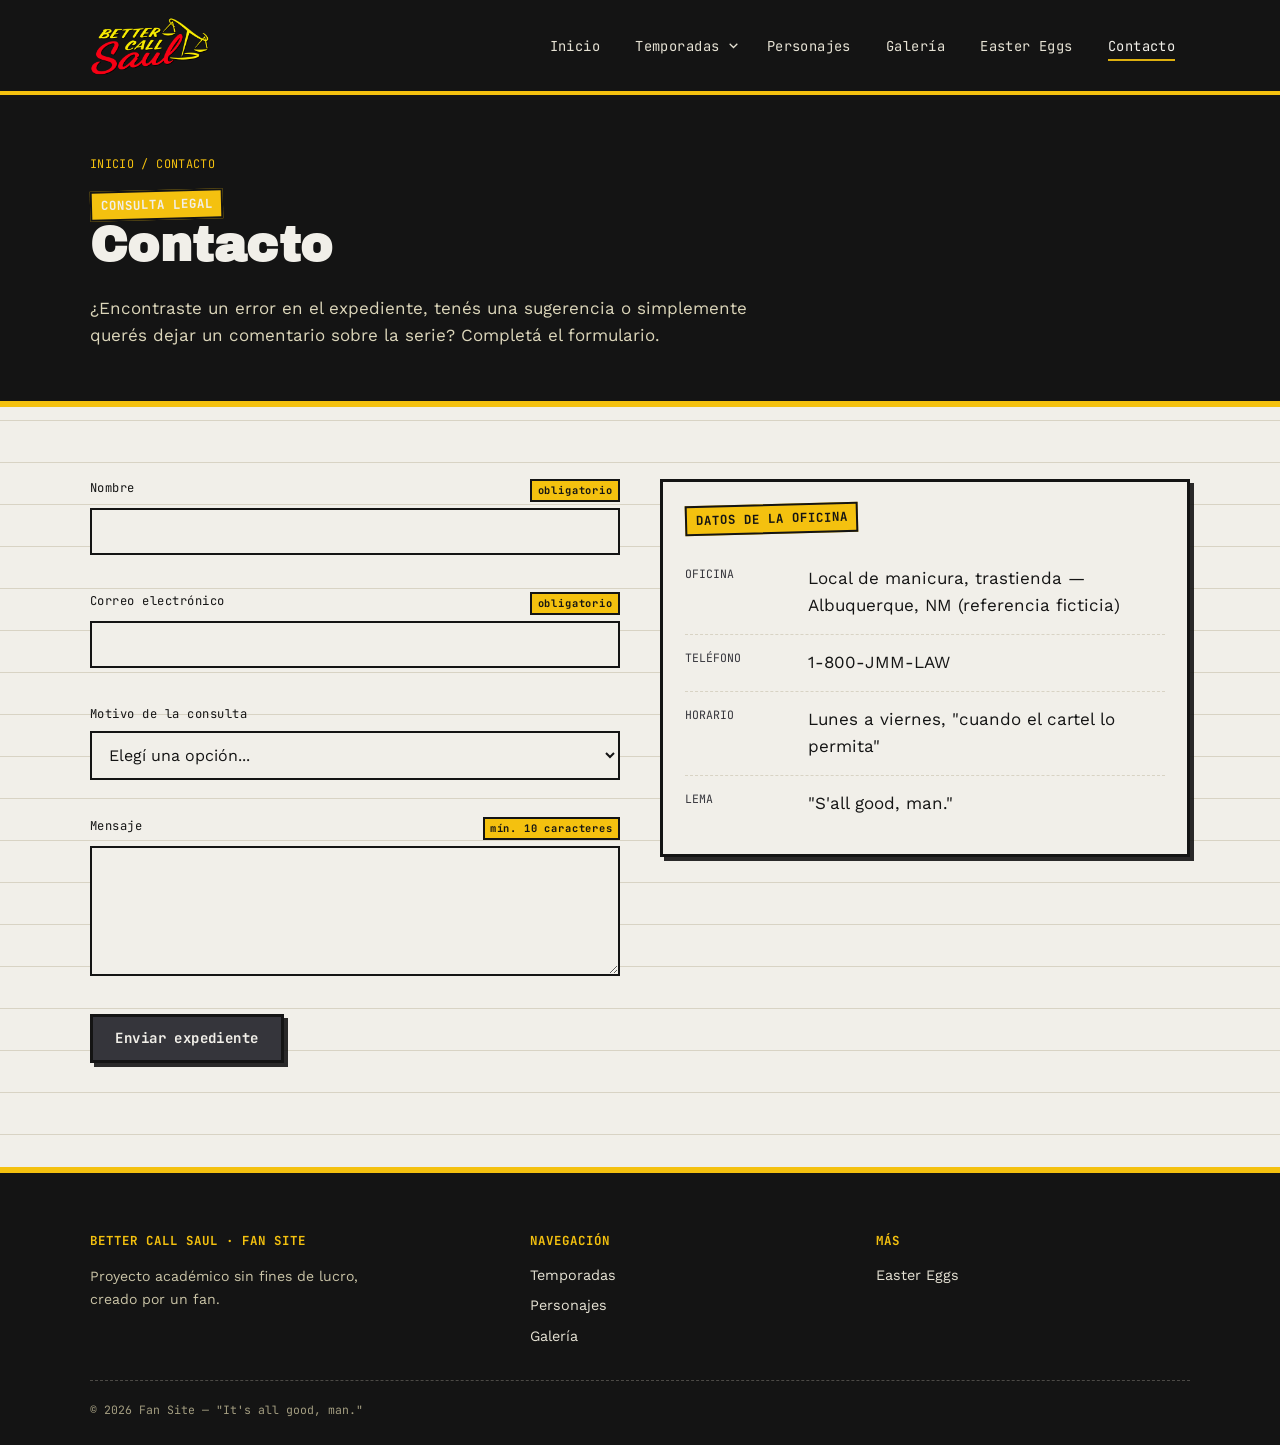
==== commit 4496b690: "changes" ====
--- a/contacto.html
+++ b/contacto.html
@@ -6,27 +6,26 @@
   <meta name="viewport" content="width=device-width, initial-scale=1.0">
   <title>Contacto — Better Call Saul Fan Site</title>
   <meta name="description" content="Formulario de contacto del sitio de fans de Better Call Saul.">
-  <link rel="canonical" href="https://tu-usuario.github.io/better-call-saul-site/contacto.html">
+  <link rel="canonical" href="https://bettercallsaul-mgh.vercel.app/contacto.html">
   <meta property="og:type" content="website">
   <meta property="og:site_name" content="Better Call Saul — Sitio de Fans">
   <meta property="og:locale" content="es_AR">
   <meta property="og:title" content="Contacto — Better Call Saul Fan Site">
   <meta property="og:description" content="Formulario de contacto del sitio de fans de Better Call Saul.">
-  <meta property="og:image" content="https://tu-usuario.github.io/better-call-saul-site/imagenes/hero-fondo.jpg">
-  <meta property="og:url" content="https://tu-usuario.github.io/better-call-saul-site/contacto.html">
+  <meta property="og:image" content="https://bettercallsaul-mgh.vercel.app/imagenes/hero-fondo.jpg">
+  <meta property="og:url" content="https://bettercallsaul-mgh.vercel.app/contacto.html">
   <meta name="twitter:card" content="summary_large_image">
   <meta name="twitter:title" content="Contacto — Better Call Saul Fan Site">
   <meta name="twitter:description" content="Formulario de contacto del sitio de fans de Better Call Saul.">
-  <meta name="twitter:image" content="https://tu-usuario.github.io/better-call-saul-site/imagenes/hero-fondo.jpg">
-  <link rel="icon"
-    href="data:image/svg+xml,<svg xmlns=%22http://www.w3.org/2000/svg%22 viewBox=%220 0 100 100%22><rect width=%22100%22 height=%22100%22 fill=%22%23141414%22/><text x=%2250%22 y=%2268%22 font-size=%2260%22 text-anchor=%22middle%22 fill=%22%23f4c10f%22 font-family=%22Georgia%22>S</text></svg>">
+  <meta name="twitter:image" content="https://bettercallsaul-mgh.vercel.app/imagenes/hero-fondo.jpg">
+  <link rel="icon" href="favicon.ico" sizes="any">
   <script type="application/ld+json">
 {
   "@context": "https://schema.org",
   "@type": "BreadcrumbList",
   "itemListElement": [
-    { "@type": "ListItem", "position": 1, "name": "Inicio", "item": "https://tu-usuario.github.io/better-call-saul-site/" },
-    { "@type": "ListItem", "position": 2, "name": "Contacto", "item": "https://tu-usuario.github.io/better-call-saul-site/contacto.html" }
+    { "@type": "ListItem", "position": 1, "name": "Inicio", "item": "https://bettercallsaul-mgh.vercel.app/" },
+    { "@type": "ListItem", "position": 2, "name": "Contacto", "item": "https://bettercallsaul-mgh.vercel.app/contacto.html" }
   ]
 }
 </script>
@@ -47,14 +46,20 @@
       <ul class="nav-lista">
         <li><a href="index.html" class="nav-link">Inicio</a></li>
         <li class="tiene-submenu">
-          <a href="temporadas.html" class="nav-link">Temporadas <span class="caret">▾</span></a>
-          <ul class="submenu">
-            <li><a href="temporadas.html#temporada-1">Temporada 1 <span class="n">01</span></a></li>
-            <li><a href="temporadas.html#temporada-2">Temporada 2 <span class="n">02</span></a></li>
-            <li><a href="temporadas.html#temporada-3">Temporada 3 <span class="n">03</span></a></li>
-            <li><a href="temporadas.html#temporada-4">Temporada 4 <span class="n">04</span></a></li>
-            <li><a href="temporadas.html#temporada-5">Temporada 5 <span class="n">05</span></a></li>
-            <li><a href="temporadas.html#temporada-6">Temporada 6 <span class="n">06</span></a></li>
+          <a href="temporadas.html" class="nav-link">Temporadas</a>
+          <button type="button" class="submenu-toggle" aria-label="Mostrar las temporadas" aria-expanded="false"
+            aria-controls="submenu-temporadas"><svg class="caret" viewBox="0 0 12 8" width="14" height="10"
+              aria-hidden="true" focusable="false">
+              <path d="M1.5 1.5 6 6l4.5-4.5" fill="none" stroke="currentColor" stroke-width="2.4"
+                stroke-linecap="square" />
+            </svg></button>
+          <ul class="submenu" id="submenu-temporadas">
+            <li><a href="temporada-1.html">Temporada 1 <span class="n">01</span></a></li>
+            <li><a href="temporada-2.html">Temporada 2 <span class="n">02</span></a></li>
+            <li><a href="temporada-3.html">Temporada 3 <span class="n">03</span></a></li>
+            <li><a href="temporada-4.html">Temporada 4 <span class="n">04</span></a></li>
+            <li><a href="temporada-5.html">Temporada 5 <span class="n">05</span></a></li>
+            <li><a href="temporada-6.html">Temporada 6 <span class="n">06</span></a></li>
           </ul>
         </li>
         <li><a href="personajes.html" class="nav-link">Personajes</a></li>
--- a/css/estilos.css
+++ b/css/estilos.css
@@ -272,6 +272,14 @@
   top: 19px;
 }
 
+.nav-toggle span::before,
+.nav-toggle span::after {
+  /* las rayitas son hijas del <span> central: deben ocupar todo su ancho
+     (con left/right: 10px quedaban de ancho 0 y no se veían) */
+  left: 0;
+  right: 0;
+}
+
 .nav-toggle span::before {
   top: -8px;
 }
@@ -351,8 +359,71 @@
 }
 
 .caret {
-  font-size: .65em;
+  display: block;
   transition: transform .2s ease;
+}
+
+/* --- "Temporadas": el texto navega a temporadas.html y la flecha abre/cierra el submenú --- */
+.tiene-submenu {
+  display: flex;
+  align-items: stretch;
+}
+
+.tiene-submenu>.nav-link {
+  padding-right: .3rem;
+}
+
+/* el subrayado de "sección actual" termina justo donde termina la palabra */
+.tiene-submenu>.nav-link::after {
+  right: .3rem;
+}
+
+.submenu-toggle {
+  appearance: none;
+  display: inline-flex;
+  align-items: center;
+  justify-content: center;
+  padding: .55rem .55rem .55rem .15rem;
+  font: inherit;
+  cursor: pointer;
+  /* mismo color que las palabras del navbar, sin caja ni fondo */
+  color: var(--papel-alt);
+  background: none;
+  border: 0;
+  transition: color .2s ease;
+}
+
+.nav-lista>li.activa>.submenu-toggle {
+  color: var(--papel);
+}
+
+@media (hover: hover) {
+  .submenu-toggle:hover {
+    color: var(--mostaza);
+  }
+}
+
+.submenu-toggle:focus-visible {
+  color: var(--mostaza);
+}
+
+.submenu-toggle:focus-visible {
+  outline: 2px solid var(--mostaza);
+  outline-offset: -2px;
+}
+
+/* flecha chica y de trazo fino */
+.submenu-toggle .caret {
+  width: 9px;
+  height: 6px;
+}
+
+.submenu-toggle .caret path {
+  stroke-width: 1.7;
+}
+
+.tiene-submenu.abierto>.submenu-toggle .caret {
+  transform: rotate(180deg);
 }
 
 /* --- submenú desplegable (Temporadas) --- */
@@ -368,34 +439,14 @@
   opacity: 0;
   visibility: hidden;
   transform: translateY(-8px);
-  /* al salir, espera un instante antes de ocultarse (tolera movimientos en diagonal) */
-  transition: opacity .2s ease .15s, transform .2s ease .15s, visibility .2s .15s;
+  transition: opacity .2s ease, transform .2s ease, visibility .2s;
   z-index: 50;
 }
 
-/* puente invisible que cubre el espacio entre el link y el menú para que no se cierre al bajar el mouse */
-.tiene-submenu>.submenu::before {
-  content: '';
-  position: absolute;
-  left: -3px;
-  right: -3px;
-  top: -16px;
-  height: 16px;
-}
-
-.tiene-submenu:hover>.submenu,
-.tiene-submenu:focus-within>.submenu,
 .tiene-submenu.abierto>.submenu {
   opacity: 1;
   visibility: visible;
   transform: translateY(0);
-  transition-delay: 0s;
-}
-
-.tiene-submenu:hover>.nav-link .caret,
-.tiene-submenu:focus-within>.nav-link .caret,
-.tiene-submenu.abierto>.nav-link .caret {
-  transform: rotate(180deg);
 }
 
 .submenu li+li {
@@ -1729,8 +1780,28 @@
     display: block;
   }
 
-  .tiene-submenu>.submenu::before {
-    display: none;
+  .tiene-submenu {
+    flex-wrap: wrap;
+  }
+
+  .tiene-submenu>.nav-link {
+    flex: 1 1 0;
+    width: auto;
+    min-width: 0;
+  }
+
+  .tiene-submenu>.nav-link {
+    padding-right: .8rem;
+  }
+
+  .submenu-toggle {
+    flex: 0 0 3.6rem;
+    padding: 0;
+    border-bottom: 1px dashed rgba(242, 236, 217, .15);
+  }
+
+  .tiene-submenu>.submenu {
+    flex: 0 0 100%;
   }
 
   .pie-grid {
